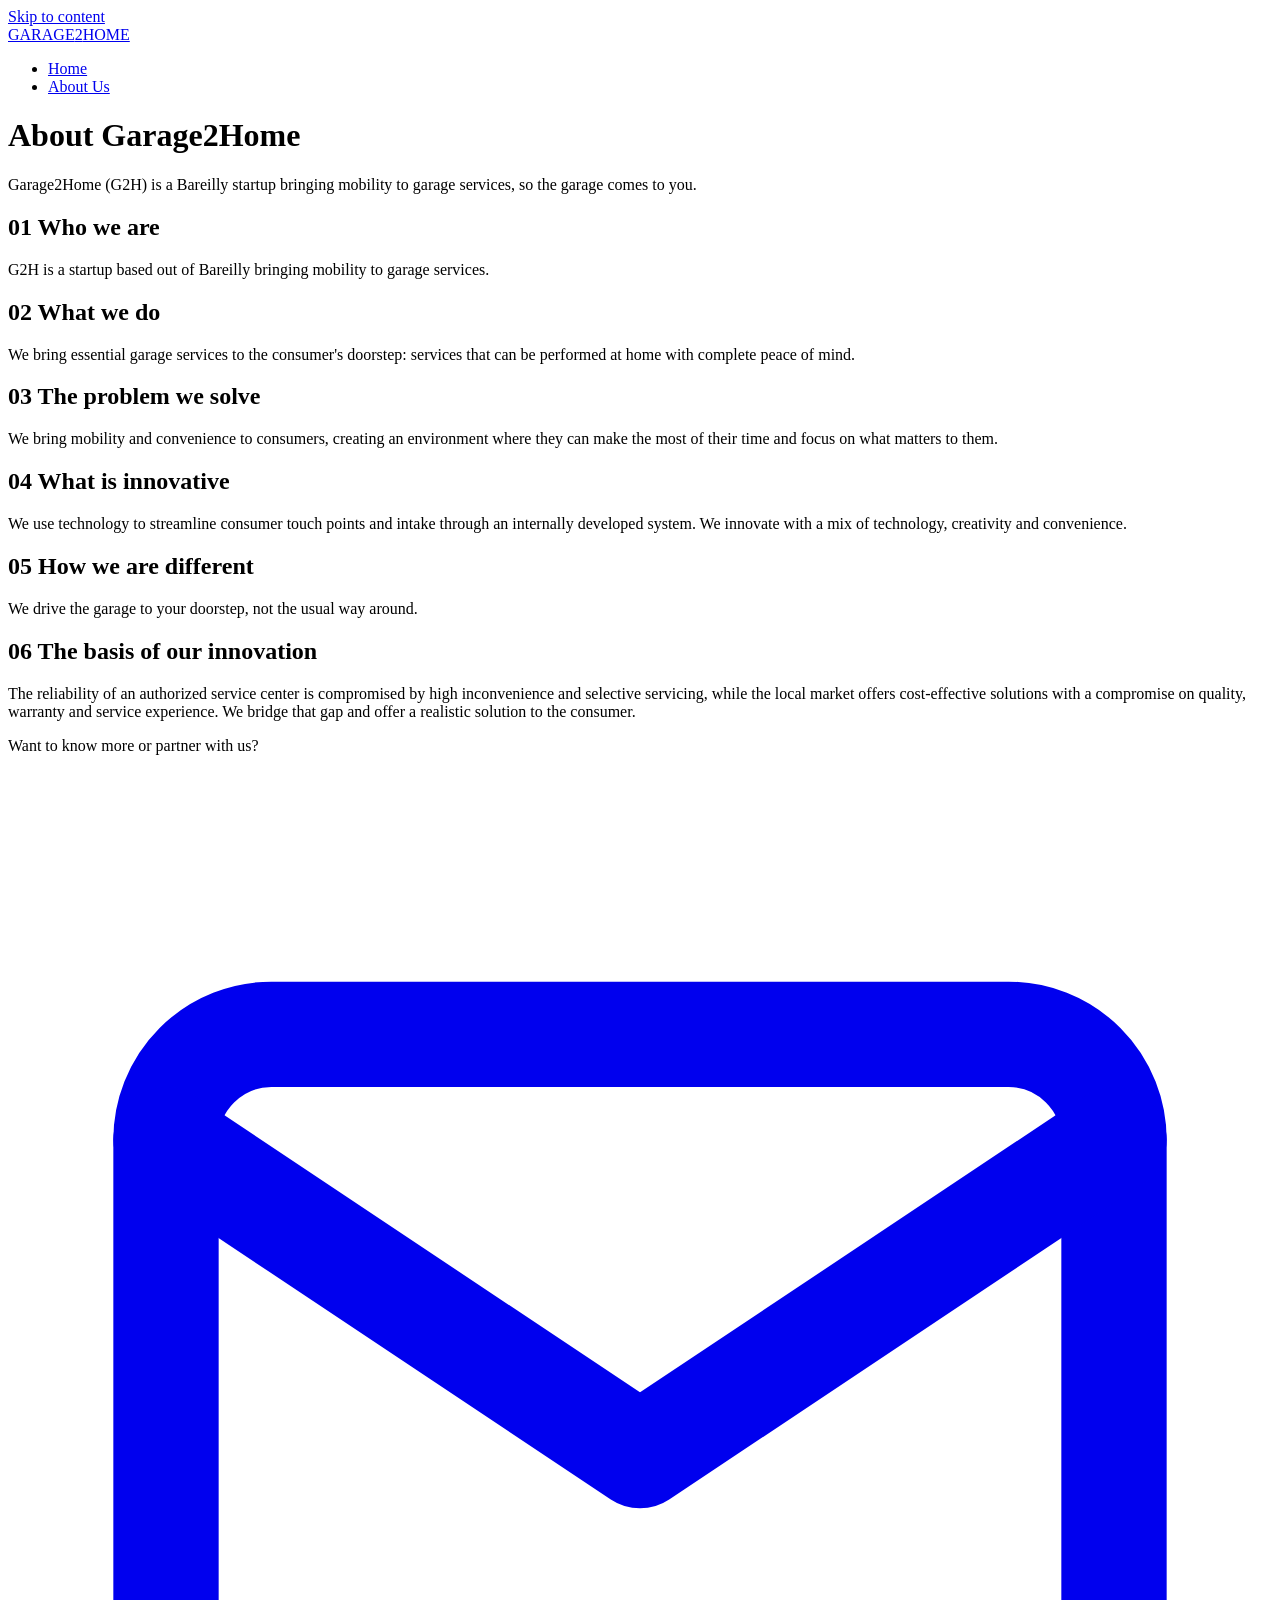
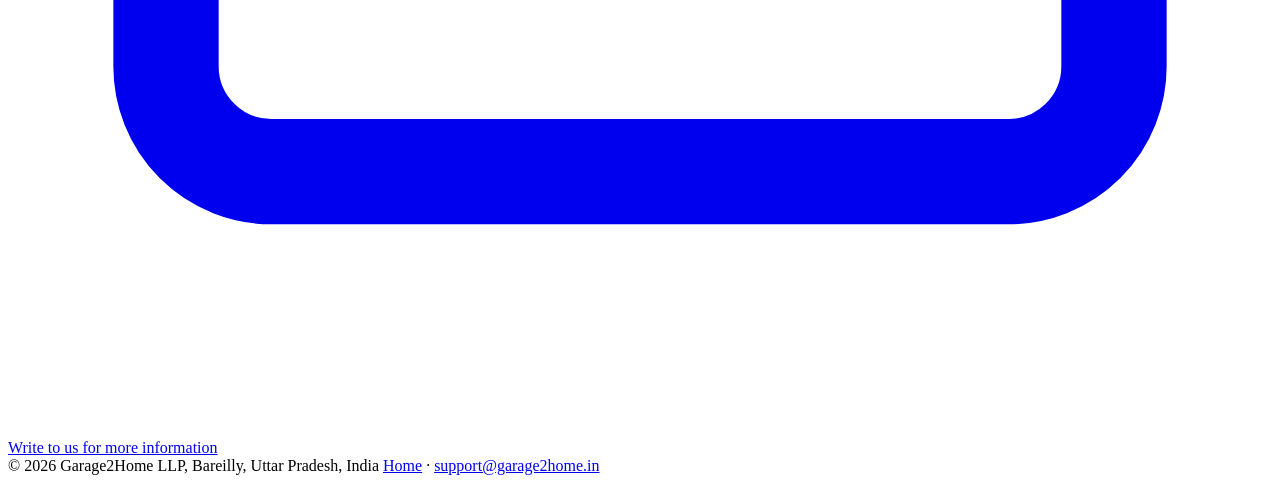
==== about-us/index.html @ 14155692 "Add files via upload" ====
<!doctype html>
<html lang="en-IN">
<head>
  <meta charset="utf-8">
  <meta name="viewport" content="width=device-width, initial-scale=1">
  <title>About Us | Garage2Home (G2H) – Doorstep Garage Services, Bareilly</title>
  <meta name="description" content="Garage2Home (G2H) is a Bareilly startup bringing mobility to garage services. Learn who we are, what we do, the problem we solve and how we bring the garage to your doorstep.">
  <link rel="canonical" href="https://garage2home.in/about-us/">
  <meta name="robots" content="index, follow, max-image-preview:large, max-snippet:-1">
  <meta name="theme-color" content="#1c2b5a">

  <meta property="og:type" content="website">
  <meta property="og:site_name" content="Garage2Home">
  <meta property="og:locale" content="en_IN">
  <meta property="og:title" content="About Garage2Home – Bringing Mobility to Garage Services">
  <meta property="og:description" content="A Bareilly startup bringing essential garage services to your doorstep.">
  <meta property="og:url" content="https://garage2home.in/about-us/">
  <meta property="og:image" content="https://garage2home.in/assets/logo.png">
  <meta property="og:image:width" content="800">
  <meta property="og:image:height" content="242">
  <meta property="og:image:alt" content="Garage2Home logo – Your garage, at your doorstep">
  <meta name="twitter:card" content="summary_large_image">
  <meta name="twitter:title" content="About Garage2Home – Bringing Mobility to Garage Services">
  <meta name="twitter:description" content="A Bareilly startup bringing essential garage services to your doorstep.">
  <meta name="twitter:image" content="https://garage2home.in/assets/logo.png">

  <link rel="icon" href="/favicon.ico" sizes="any">
  <link rel="icon" type="image/png" sizes="192x192" href="/assets/icon-192.png">
  <link rel="apple-touch-icon" href="/assets/apple-touch-icon.png">
  <link rel="manifest" href="/site.webmanifest">

  <link rel="preconnect" href="https://fonts.googleapis.com">
  <link rel="preconnect" href="https://fonts.gstatic.com" crossorigin>
  <link href="https://fonts.googleapis.com/css2?family=Montserrat:wght@400;600;700;800&display=swap" rel="stylesheet">
  <link rel="stylesheet" href="/assets/styles.css">

  <script type="application/ld+json">
  {
    "@context": "https://schema.org",
    "@graph": [
      {
        "@type": "AboutPage",
        "@id": "https://garage2home.in/about-us/#webpage",
        "url": "https://garage2home.in/about-us/",
        "name": "About Garage2Home (G2H)",
        "inLanguage": "en-IN",
        "isPartOf": { "@id": "https://garage2home.in/#website" },
        "about": { "@id": "https://garage2home.in/#organization" },
        "breadcrumb": { "@id": "https://garage2home.in/about-us/#breadcrumb" }
      },
      {
        "@type": "BreadcrumbList",
        "@id": "https://garage2home.in/about-us/#breadcrumb",
        "itemListElement": [
          { "@type": "ListItem", "position": 1, "name": "Home", "item": "https://garage2home.in/" },
          { "@type": "ListItem", "position": 2, "name": "About Us", "item": "https://garage2home.in/about-us/" }
        ]
      },
      {
        "@type": "Organization",
        "@id": "https://garage2home.in/#organization",
        "name": "Garage2Home",
        "alternateName": ["G2H", "Garage2Home LLP", "Garage 2 Home"],
        "url": "https://garage2home.in/",
        "logo": "https://garage2home.in/assets/logo.png",
        "slogan": "Your garage, at your doorstep.",
        "email": "support@garage2home.in",
        "foundingLocation": { "@type": "Place", "name": "Bareilly, Uttar Pradesh, India" }
      },
      {
        "@type": "FAQPage",
        "@id": "https://garage2home.in/about-us/#faq",
        "mainEntity": [
          {
            "@type": "Question",
            "name": "Who is Garage2Home (G2H)?",
            "acceptedAnswer": { "@type": "Answer", "text": "G2H is a startup based out of Bareilly bringing mobility to garage services." }
          },
          {
            "@type": "Question",
            "name": "What does Garage2Home do?",
            "acceptedAnswer": { "@type": "Answer", "text": "We bring essential garage services to the consumer's doorstep: services that can be performed at home with complete peace of mind." }
          },
          {
            "@type": "Question",
            "name": "What problem does Garage2Home solve?",
            "acceptedAnswer": { "@type": "Answer", "text": "We bring mobility and convenience to consumers, creating an environment where they can make the most of their time and focus on what matters to them." }
          },
          {
            "@type": "Question",
            "name": "What is innovative about Garage2Home?",
            "acceptedAnswer": { "@type": "Answer", "text": "We use technology to streamline consumer touch points and intake through an internally developed system. We innovate with a mix of technology, creativity and convenience." }
          },
          {
            "@type": "Question",
            "name": "How is Garage2Home different from a regular garage?",
            "acceptedAnswer": { "@type": "Answer", "text": "We drive the garage to your doorstep, not the usual way around." }
          },
          {
            "@type": "Question",
            "name": "What is the basis of Garage2Home's innovation?",
            "acceptedAnswer": { "@type": "Answer", "text": "The reliability of an authorized service center is compromised by high inconvenience and selective servicing, while the local market offers cost-effective solutions with a compromise on quality, warranty and service experience. Garage2Home bridges that gap and offers a realistic solution to the consumer." }
          }
        ]
      }
    ]
  }
  </script>
</head>
<body>
  <a class="skip-link" href="#main">Skip to content</a>

  <header class="site-header">
    <div class="header-inner">
      <a class="brand" href="/" aria-label="Garage2Home home">GARAGE<span>2</span>HOME</a>
      <nav aria-label="Main">
        <ul class="tabs">
          <li><a href="/">Home</a></li>
          <li><a href="/about-us/" aria-current="page">About Us</a></li>
        </ul>
      </nav>
    </div>
  </header>

  <main id="main">
    <div class="page-head">
      <div class="page-head-inner">
        <h1>About Garage2Home</h1>
        <p>Garage2Home (G2H) is a Bareilly startup bringing mobility to garage services, so the garage comes to you.</p>
      </div>
    </div>

    <div class="about">
      <section aria-labelledby="who">
        <h2 id="who"><span class="num">01</span> Who we are</h2>
        <p>G2H is a startup based out of Bareilly bringing mobility to garage services.</p>
      </section>

      <section aria-labelledby="what">
        <h2 id="what"><span class="num">02</span> What we do</h2>
        <p>We bring essential garage services to the consumer's doorstep: services that can be performed at home with complete peace of mind.</p>
      </section>

      <section aria-labelledby="problem">
        <h2 id="problem"><span class="num">03</span> The problem we solve</h2>
        <p>We bring mobility and convenience to consumers, creating an environment where they can make the most of their time and focus on what matters to them.</p>
      </section>

      <section aria-labelledby="innovative">
        <h2 id="innovative"><span class="num">04</span> What is innovative</h2>
        <p>We use technology to streamline consumer touch points and intake through an internally developed system. We innovate with a mix of technology, creativity and convenience.</p>
      </section>

      <section aria-labelledby="different">
        <h2 id="different"><span class="num">05</span> How we are different</h2>
        <p>We drive the garage to your doorstep, not the usual way around.</p>
      </section>

      <section class="wide" aria-labelledby="basis">
        <h2 id="basis"><span class="num">06</span> The basis of our innovation</h2>
        <p>The reliability of an authorized service center is compromised by high inconvenience and selective servicing, while the local market offers cost-effective solutions with a compromise on quality, warranty and service experience. We bridge that gap and offer a realistic solution to the consumer.</p>
      </section>
    </div>

    <div class="cta-band">
      <p>Want to know more or partner with us?</p>
      <a class="btn" href="mailto:support@garage2home.in?subject=Enquiry%20about%20Garage2Home%20services">
        <svg viewBox="0 0 24 24" fill="none" stroke="currentColor" stroke-width="2" stroke-linecap="round" stroke-linejoin="round" aria-hidden="true"><rect x="3" y="5" width="18" height="14" rx="2"/><path d="m3 7 9 6 9-6"/></svg>
        Write to us for more information
      </a>
    </div>
  </main>

  <footer class="site-footer">
    <div class="footer-inner">
      <span>&copy; <span id="yr">2026</span> Garage2Home LLP, Bareilly, Uttar Pradesh, India</span>
      <span><a href="/">Home</a> · <a href="mailto:support@garage2home.in">support@garage2home.in</a></span>
    </div>
  </footer>
  <script>document.getElementById('yr').textContent = new Date().getFullYear();</script>
</body>
</html>
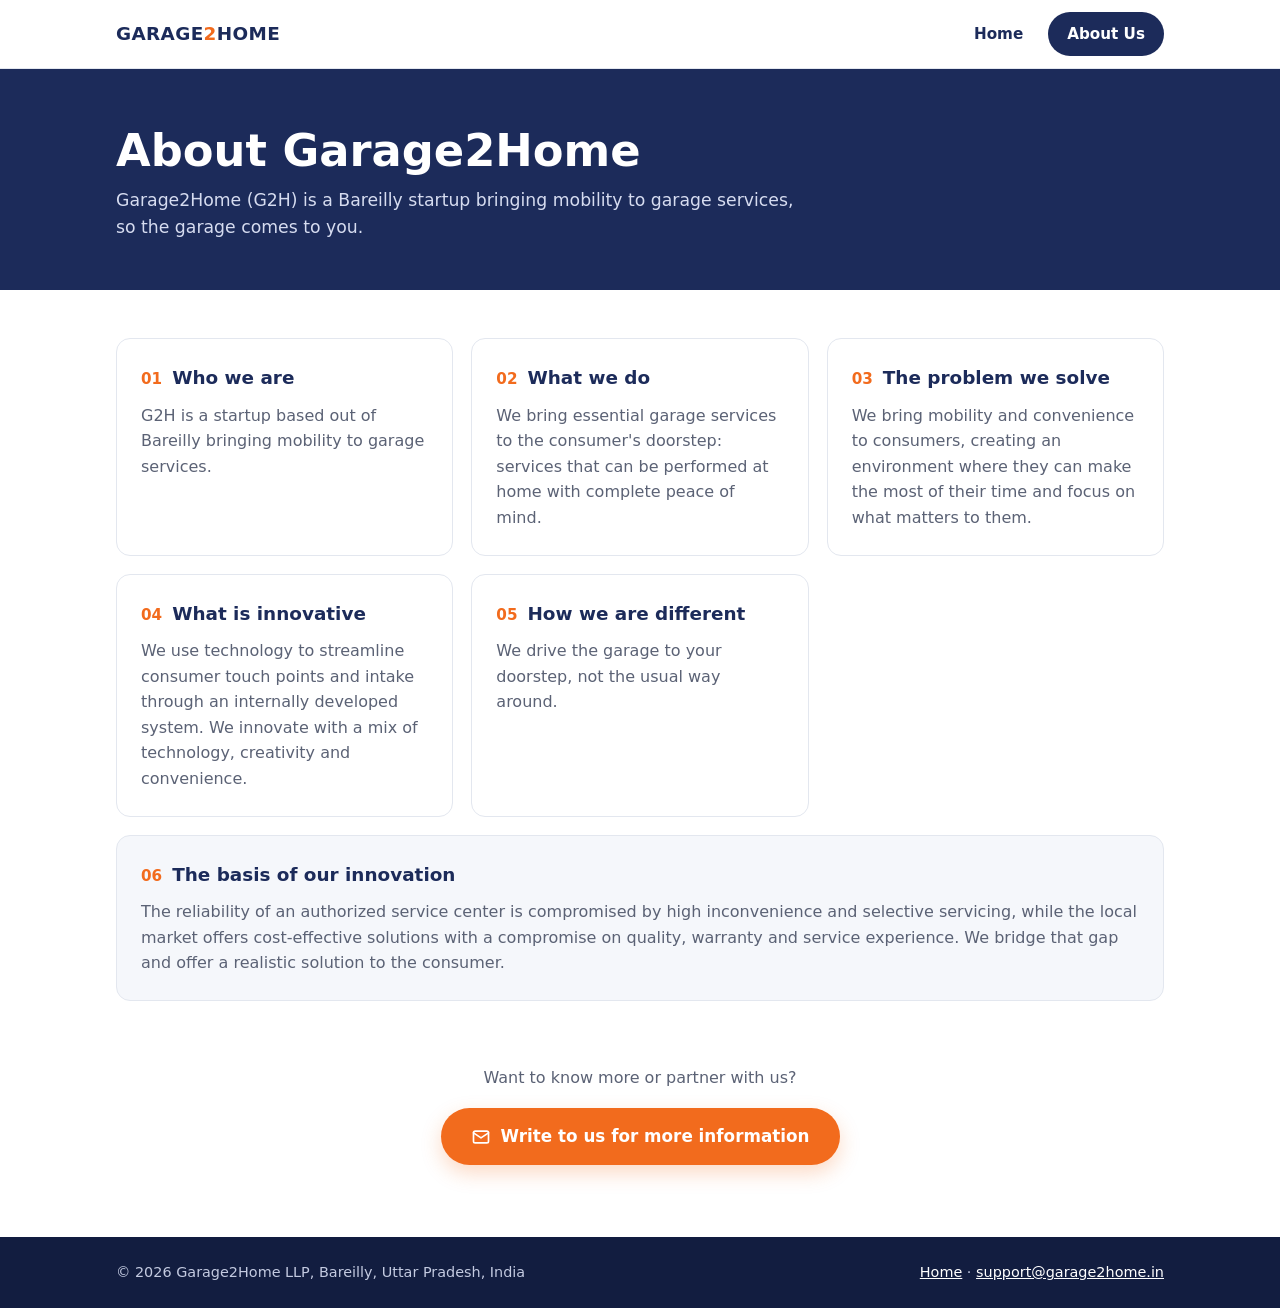
==== commit 6faceb01: "Add Microsoft Clarity to About Us page" ====
--- a/about-us/index.html
+++ b/about-us/index.html
@@ -106,6 +106,14 @@
     ]
   }
   </script>
+  <!-- Microsoft Clarity -->
+  <script type="text/javascript">
+    (function(c,l,a,r,i,t,y){
+      c[a]=c[a]||function(){(c[a].q=c[a].q||[]).push(arguments)};
+      t=l.createElement(r);t.async=1;t.src="https://www.clarity.ms/tag/"+i;
+      y=l.getElementsByTagName(r)[0];y.parentNode.insertBefore(t,y);
+    })(window, document, "clarity", "script", "zjoykc5fut");
+  </script>
 </head>
 <body>
   <a class="skip-link" href="#main">Skip to content</a>
--- a/assets/styles.css
+++ b/assets/styles.css
@@ -0,0 +1,177 @@
+:root {
+  --navy: #1c2b5a;
+  --navy-deep: #121d40;
+  --orange: #f26b1d;
+  --orange-dark: #d9560c;
+  --ink: #1f2430;
+  --muted: #5b6275;
+  --bg: #ffffff;
+  --bg-soft: #f5f7fb;
+  --line: #e3e7ef;
+  --radius: 14px;
+  --maxw: 1080px;
+}
+
+* { box-sizing: border-box; }
+html { -webkit-text-size-adjust: 100%; }
+body {
+  margin: 0;
+  font-family: "Montserrat", system-ui, -apple-system, "Segoe UI", Roboto, sans-serif;
+  color: var(--ink);
+  background: var(--bg);
+  line-height: 1.6;
+  display: flex;
+  flex-direction: column;
+  min-height: 100vh;
+}
+img { max-width: 100%; height: auto; display: block; }
+a { color: var(--navy); }
+
+.skip-link {
+  position: absolute; left: -9999px; top: 0;
+  background: var(--navy); color: #fff; padding: 8px 14px; z-index: 10;
+}
+.skip-link:focus { left: 16px; top: 16px; }
+
+/* Header + tabs */
+.site-header {
+  border-bottom: 1px solid var(--line);
+  background: #fff;
+  position: sticky; top: 0; z-index: 5;
+}
+.header-inner {
+  max-width: var(--maxw); margin: 0 auto;
+  padding: 12px 16px;
+  display: flex; align-items: center; justify-content: space-between; gap: 16px;
+}
+.brand {
+  font-weight: 800; font-size: 1.15rem; letter-spacing: .02em;
+  color: var(--navy); text-decoration: none; white-space: nowrap;
+}
+.brand span { color: var(--orange); }
+.tabs { display: flex; gap: 6px; list-style: none; margin: 0; padding: 0; }
+.tabs a {
+  display: block; padding: 9px 18px; border-radius: 999px;
+  text-decoration: none; font-weight: 600; font-size: .95rem;
+  color: var(--navy); border: 1px solid transparent;
+}
+.tabs a:hover { background: var(--bg-soft); }
+.tabs a[aria-current="page"] {
+  background: var(--navy); color: #fff;
+}
+
+main { flex: 1; }
+
+/* Home */
+.hero {
+  max-width: var(--maxw); margin: 0 auto;
+  padding: 56px 16px 72px;
+  text-align: center;
+}
+.hero-logo {
+  width: min(640px, 100%);
+  margin: 0 auto 28px;
+}
+.eyebrow {
+  display: inline-block;
+  background: #fff1e8; color: var(--orange-dark);
+  font-weight: 700; font-size: .8rem; letter-spacing: .14em; text-transform: uppercase;
+  padding: 6px 14px; border-radius: 999px; margin-bottom: 18px;
+}
+.hero h1 {
+  font-size: clamp(2.2rem, 6vw, 3.6rem);
+  line-height: 1.1; margin: 0 0 16px;
+  color: var(--navy); font-weight: 800;
+}
+.hero h1 .accent { color: var(--orange); }
+.hero .lead {
+  font-size: clamp(1rem, 2.4vw, 1.2rem);
+  color: var(--muted);
+  max-width: 640px; margin: 0 auto 32px;
+}
+.btn {
+  display: inline-flex; align-items: center; gap: 10px;
+  background: var(--orange); color: #fff;
+  font-weight: 700; font-size: 1.05rem;
+  padding: 15px 30px; border-radius: 999px;
+  text-decoration: none;
+  box-shadow: 0 8px 20px rgba(242, 107, 29, .25);
+  transition: background .15s, transform .15s;
+}
+.btn:hover { background: var(--orange-dark); transform: translateY(-1px); }
+.btn:focus-visible { outline: 3px solid var(--navy); outline-offset: 3px; }
+.btn svg { width: 20px; height: 20px; }
+.contact-note { margin-top: 14px; font-size: .92rem; color: var(--muted); }
+.contact-note a { font-weight: 600; }
+
+.services {
+  background: var(--bg-soft);
+  border-top: 1px solid var(--line);
+}
+.services-inner {
+  max-width: var(--maxw); margin: 0 auto; padding: 48px 16px;
+}
+.services h2 {
+  text-align: center; color: var(--navy); margin: 0 0 24px;
+  font-size: clamp(1.3rem, 3vw, 1.7rem);
+}
+.service-list {
+  list-style: none; margin: 0; padding: 0;
+  display: grid; gap: 14px;
+  grid-template-columns: repeat(auto-fit, minmax(190px, 1fr));
+}
+.service-list li {
+  background: #fff; border: 1px solid var(--line); border-radius: var(--radius);
+  padding: 18px; font-weight: 600; color: var(--navy);
+  border-left: 4px solid var(--orange);
+}
+
+/* About */
+.page-head {
+  background: var(--navy); color: #fff;
+}
+.page-head-inner {
+  max-width: var(--maxw); margin: 0 auto; padding: 56px 16px 48px;
+}
+.page-head h1 { margin: 0 0 10px; font-size: clamp(2rem, 5vw, 2.8rem); line-height: 1.15; }
+.page-head p { margin: 0; color: #d6dcf0; max-width: 680px; font-size: 1.08rem; }
+
+.about {
+  max-width: var(--maxw); margin: 0 auto; padding: 48px 16px 64px;
+  display: grid; gap: 18px;
+  grid-template-columns: repeat(auto-fit, minmax(300px, 1fr));
+}
+.about section {
+  background: #fff; border: 1px solid var(--line); border-radius: var(--radius);
+  padding: 24px;
+}
+.about h2 {
+  margin: 0 0 10px; font-size: 1.15rem; color: var(--navy);
+  display: flex; align-items: baseline; gap: 10px;
+}
+.about h2 .num {
+  color: var(--orange); font-size: .95rem; font-weight: 800;
+}
+.about p { margin: 0; color: var(--muted); }
+.about .wide { grid-column: 1 / -1; background: var(--bg-soft); }
+
+.cta-band {
+  text-align: center; padding: 0 16px 72px;
+}
+.cta-band p { color: var(--muted); margin: 0 0 18px; }
+
+/* Footer */
+.site-footer {
+  background: var(--navy-deep); color: #c3cae0; font-size: .9rem;
+}
+.footer-inner {
+  max-width: var(--maxw); margin: 0 auto; padding: 24px 16px;
+  display: flex; flex-wrap: wrap; gap: 8px 24px; justify-content: space-between;
+}
+.site-footer a { color: #fff; }
+
+@media (max-width: 480px) {
+  .brand { font-size: 1rem; }
+  .tabs a { padding: 8px 12px; font-size: .88rem; }
+  .btn { width: 100%; justify-content: center; }
+}
